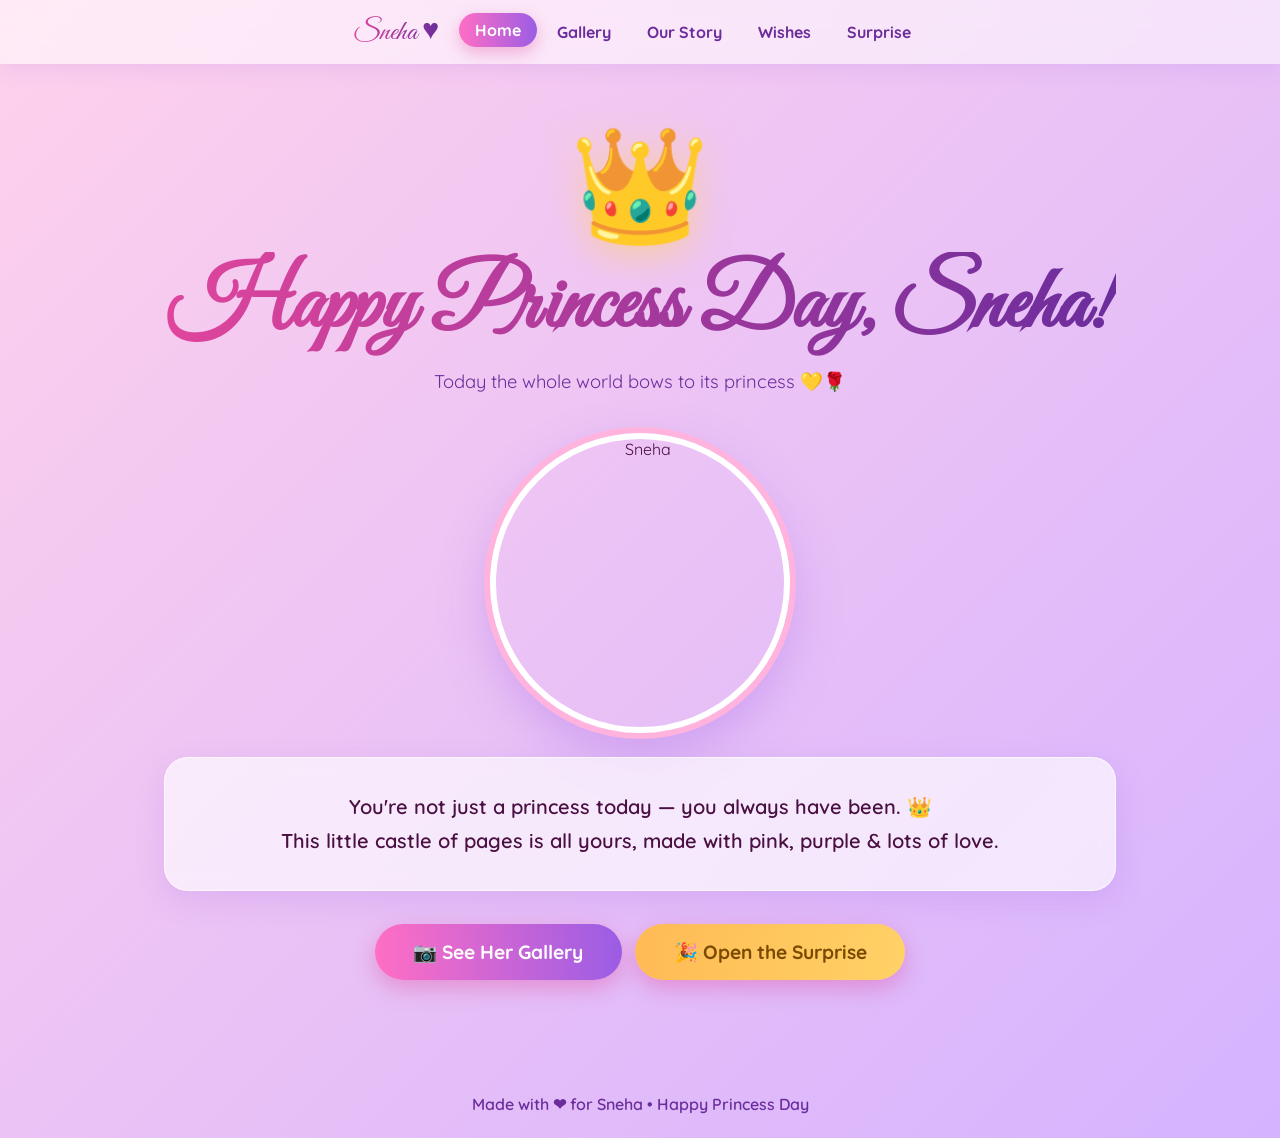
==== index.html @ 56933084 "Princess Day for Sneha — pink/purple animated site" ====
<!DOCTYPE html>
<html lang="en">
<head>
  <meta charset="UTF-8">
  <meta name="viewport" content="width=device-width, initial-scale=1.0">
  <title>Sneha — Happy Princess Day!</title>
  <link rel="preconnect" href="https://fonts.googleapis.com">
  <link rel="preconnect" href="https://fonts.gstatic.com" crossorigin>
  <link href="https://fonts.googleapis.com/css2?family=Great+Vibes&family=Quicksand:wght@400;600;700&display=swap" rel="stylesheet">
  <link rel="stylesheet" href="style.css">
</head>
<body>
  <div class="float-field"></div>

  <nav>
    <span class="brand">Sneha &hearts;</span>
    <a href="index.html">Home</a>
    <a href="gallery.html">Gallery</a>
    <a href="story.html">Our Story</a>
    <a href="wishes.html">Wishes</a>
    <a href="surprise.html">Surprise</a>
  </nav>

  <main>
    <section class="page">
      <div class="crown">&#128081;</div>
      <h1 class="title">Happy Princess Day, Sneha!</h1>
      <p class="subtitle">Today the whole world bows to its princess &#128155;&#127801;</p>

      <img src="images/pic1.jpg" alt="Sneha" class="hero-photo"
           data-pic="1" onerror="window.fixPhoto(this)">

      <div class="card">
        <p style="font-size:1.25rem; font-weight:600; line-height:1.7;">
          You're not just a princess today — you always have been. &#128081;<br>
          This little castle of pages is all yours, made with pink, purple &amp; lots of love.
        </p>
      </div>

      <div style="margin-top:1.2rem;">
        <a class="btn big" href="gallery.html">&#128247; See Her Gallery</a>
        <a class="btn big gold" href="surprise.html">&#127881; Open the Surprise</a>
      </div>
    </section>
  </main>

  <footer>Made with &#10084; for Sneha &bull; Happy Princess Day</footer>

  <script src="script.js"></script>
</body>
</html>
---- style.css ----
/* ============ SNEHA — Princess Day ============ */
* { margin: 0; padding: 0; box-sizing: border-box; }

:root {
  --pink: #ff6ec4;
  --pink-soft: #ffb3dd;
  --pink-deep: #e0459c;
  --purple: #9b5de5;
  --purple-soft: #c9a0f0;
  --purple-deep: #6b2d9c;
  --cream: #fff5fb;
  --gold: #ffd166;
}

html { scroll-behavior: smooth; }

body {
  font-family: 'Quicksand', 'Segoe UI', sans-serif;
  color: #4a1042;
  min-height: 100vh;
  background: linear-gradient(-45deg, #ffd6ef, #e7c6ff, #ffc4e8, #d5b3ff, #ffd1ec);
  background-size: 400% 400%;
  animation: gradientDrift 18s ease infinite;
  overflow-x: hidden;
}

@keyframes gradientDrift {
  0%   { background-position: 0% 50%; }
  50%  { background-position: 100% 50%; }
  100% { background-position: 0% 50%; }
}

.script-font, .cursive { font-family: 'Great Vibes', cursive; }

/* ---------- floating hearts & sparkles ---------- */
.float-field {
  position: fixed; inset: 0;
  pointer-events: none;
  z-index: 0;
  overflow: hidden;
}
.float {
  position: absolute;
  bottom: -60px;
  animation: floatUp linear infinite;
  user-select: none;
  opacity: 0;
}
@keyframes floatUp {
  0%   { transform: translateY(0) rotate(0deg); opacity: 0; }
  10%  { opacity: 0.9; }
  90%  { opacity: 0.7; }
  100% { transform: translateY(-110vh) rotate(360deg); opacity: 0; }
}

/* ---------- nav ---------- */
nav {
  position: sticky; top: 0; z-index: 50;
  display: flex; flex-wrap: wrap; gap: .25rem;
  justify-content: center; align-items: center;
  padding: .8rem 1rem;
  background: rgba(255, 255, 255, 0.55);
  backdrop-filter: blur(12px);
  box-shadow: 0 4px 20px rgba(155, 93, 229, 0.15);
}
nav a {
  text-decoration: none;
  color: var(--purple-deep);
  font-weight: 700;
  padding: .45rem 1rem;
  border-radius: 999px;
  transition: all .3s ease;
}
nav a:hover, nav a.active {
  background: linear-gradient(90deg, var(--pink), var(--purple));
  color: #fff;
  transform: translateY(-2px);
  box-shadow: 0 6px 16px rgba(224, 69, 156, 0.35);
}
.brand {
  font-family: 'Great Vibes', cursive;
  font-size: 1.8rem;
  margin-right: 1rem;
  background: linear-gradient(90deg, var(--pink-deep), var(--purple-deep));
  -webkit-background-clip: text;
  background-clip: text;
  color: transparent;
}

/* ---------- layout ---------- */
main { position: relative; z-index: 1; }
.page {
  max-width: 1000px;
  margin: 0 auto;
  padding: 3rem 1.5rem 5rem;
  text-align: center;
}
h1.title {
  font-family: 'Great Vibes', cursive;
  font-size: clamp(3rem, 8vw, 5.5rem);
  background: linear-gradient(90deg, var(--pink-deep), var(--purple-deep), var(--pink-deep));
  background-size: 200%;
  -webkit-background-clip: text;
  background-clip: text;
  color: transparent;
  animation: shimmer 6s linear infinite;
  margin-bottom: .5rem;
}
@keyframes shimmer {
  to { background-position: 200%; }
}
.subtitle {
  font-size: 1.15rem;
  color: var(--purple-deep);
  margin-bottom: 2.5rem;
}

.card {
  background: rgba(255, 255, 255, 0.65);
  backdrop-filter: blur(8px);
  border-radius: 24px;
  padding: 2rem;
  margin: 1.5rem auto;
  box-shadow: 0 10px 30px rgba(155, 93, 229, 0.18);
  border: 1px solid rgba(255, 255, 255, 0.7);
  transition: transform .35s ease, box-shadow .35s ease;
}
.card:hover {
  transform: translateY(-6px);
  box-shadow: 0 16px 40px rgba(224, 69, 156, 0.3);
}

/* ---------- home: crown + photo ---------- */
.crown {
  font-size: clamp(4rem, 12vw, 7rem);
  display: inline-block;
  animation: crownBob 3s ease-in-out infinite;
  filter: drop-shadow(0 8px 18px rgba(255, 209, 102, 0.6));
}
@keyframes crownBob {
  0%, 100% { transform: translateY(0) rotate(-4deg); }
  50%      { transform: translateY(-16px) rotate(4deg); }
}
.hero-photo {
  width: min(300px, 65vw);
  height: min(300px, 65vw);
  object-fit: cover;
  border-radius: 50%;
  border: 6px solid #fff;
  box-shadow: 0 0 0 6px var(--pink-soft), 0 20px 50px rgba(155, 93, 229, 0.35);
  margin: 1.5rem auto;
  display: block;
  animation: haloPulse 4s ease-in-out infinite;
}
@keyframes haloPulse {
  0%, 100% { box-shadow: 0 0 0 6px var(--pink-soft), 0 20px 50px rgba(155, 93, 229, 0.35); }
  50%      { box-shadow: 0 0 0 12px var(--purple-soft), 0 20px 60px rgba(224, 69, 156, 0.45); }
}
.placeholder-photo {
  width: min(300px, 65vw);
  height: min(300px, 65vw);
  border-radius: 50%;
  display: flex; align-items: center; justify-content: center;
  background: linear-gradient(135deg, var(--pink-soft), var(--purple-soft));
  color: #fff; font-weight: 700;
  margin: 1.5rem auto;
  border: 6px dashed rgba(255,255,255,0.9);
}

.btn {
  display: inline-block;
  margin: .6rem .3rem;
  padding: .8rem 1.8rem;
  border-radius: 999px;
  border: none;
  font: inherit; font-weight: 700;
  color: #fff;
  cursor: pointer;
  text-decoration: none;
  background: linear-gradient(90deg, var(--pink), var(--purple));
  box-shadow: 0 8px 22px rgba(224, 69, 156, 0.4);
  transition: transform .25s ease, box-shadow .25s ease;
}
.btn:hover { transform: scale(1.07) translateY(-2px); box-shadow: 0 12px 30px rgba(155, 93, 229, 0.5); }
.btn.gold { background: linear-gradient(90deg, #ffbb55, var(--gold)); color: #7a4a00; }
.btn.big { font-size: 1.2rem; padding: 1rem 2.4rem; }

/* ---------- gallery grid ---------- */
.gallery-grid {
  display: grid;
  grid-template-columns: repeat(auto-fill, minmax(220px, 1fr));
  gap: 1.2rem;
  margin-top: 1rem;
}
.g-item {
  background: rgba(255,255,255,0.7);
  border-radius: 18px;
  overflow: hidden;
  box-shadow: 0 8px 24px rgba(155, 93, 229, 0.18);
  transition: transform .35s ease;
}
.g-item:hover { transform: scale(1.04) rotate(-1deg); }
.g-item img { width: 100%; height: 220px; object-fit: cover; display: block; }
.g-item .cap {
  padding: .7rem;
  font-weight: 600;
  color: var(--purple-deep);
  background: linear-gradient(90deg, rgba(255,180,221,.35), rgba(201,160,240,.35));
}

/* ---------- story timeline ---------- */
.timeline { max-width: 640px; margin: 1.5rem auto 0; position: relative; }
.timeline::before {
  content: '';
  position: absolute; left: 18px; top: 0; bottom: 0;
  width: 4px;
  background: linear-gradient(var(--pink), var(--purple));
  border-radius: 4px;
}
.t-item {
  position: relative;
  padding: 0 0 2rem 56px;
  text-align: left;
  animation: slideIn .8s ease both;
}
.t-item:nth-child(2) { animation-delay: .2s; }
.t-item:nth-child(3) { animation-delay: .4s; }
.t-item:nth-child(4) { animation-delay: .6s; }
.t-item:nth-child(5) { animation-delay: .8s; }
@keyframes slideIn {
  from { opacity: 0; transform: translateX(-30px); }
  to   { opacity: 1; transform: translateX(0); }
}
.t-item .dot {
  position: absolute; left: 8px; top: 4px;
  width: 24px; height: 24px;
  border-radius: 50%;
  background: #fff;
  border: 4px solid var(--pink);
  box-shadow: 0 0 12px rgba(224, 69, 156, 0.6);
}
.t-item h3 { color: var(--pink-deep); margin-bottom: .3rem; }
.t-item p { color: #5c2a54; line-height: 1.6; }

/* ---------- wishes flip cards ---------- */
.wish-grid {
  display: grid;
  grid-template-columns: repeat(auto-fill, minmax(200px, 1fr));
  gap: 1.2rem;
  margin-top: 1rem;
}
.flip {
  perspective: 900px;
  height: 220px;
}
.flip-inner {
  position: relative;
  width: 100%; height: 100%;
  transition: transform .8s;
  transform-style: preserve-3d;
}
.flip:hover .flip-inner { transform: rotateY(180deg); }
.flip-face {
  position: absolute; inset: 0;
  backface-visibility: hidden;
  border-radius: 18px;
  display: flex; flex-direction: column;
  align-items: center; justify-content: center;
  padding: 1rem;
  box-shadow: 0 10px 26px rgba(155, 93, 229, 0.22);
}
.flip-front {
  background: linear-gradient(135deg, var(--pink-soft), var(--purple-soft));
  color: #fff;
}
.flip-front .emoji { font-size: 3rem; margin-bottom: .6rem; }
.flip-back {
  transform: rotateY(180deg);
  background: rgba(255,255,255,0.92);
  color: var(--purple-deep);
  font-weight: 600;
  line-height: 1.5;
}

/* ---------- surprise ---------- */
.surprise-wrap { position: relative; }
.confetti-bit {
  position: fixed; top: -20px;
  width: 12px; height: 12px;
  z-index: 60;
  pointer-events: none;
  animation: confettiFall linear forwards;
}
@keyframes confettiFall {
  to { transform: translateY(110vh) rotate(720deg); opacity: .6; }
}
.crowned {
  position: relative;
  display: inline-block;
  animation: crownDrop 1s ease both;
}
@keyframes crownDrop {
  from { transform: translateY(-120px) scale(0.3); opacity: 0; }
  to   { transform: translateY(0) scale(1); opacity: 1; }
}

footer {
  position: relative; z-index: 1;
  text-align: center;
  padding: 1.5rem;
  color: var(--purple-deep);
  font-weight: 600;
}

@media (max-width: 600px) {
  nav { gap: .1rem; }
  nav a { padding: .4rem .7rem; font-size: .9rem; }
  .brand { font-size: 1.4rem; margin-right: .4rem; }
}
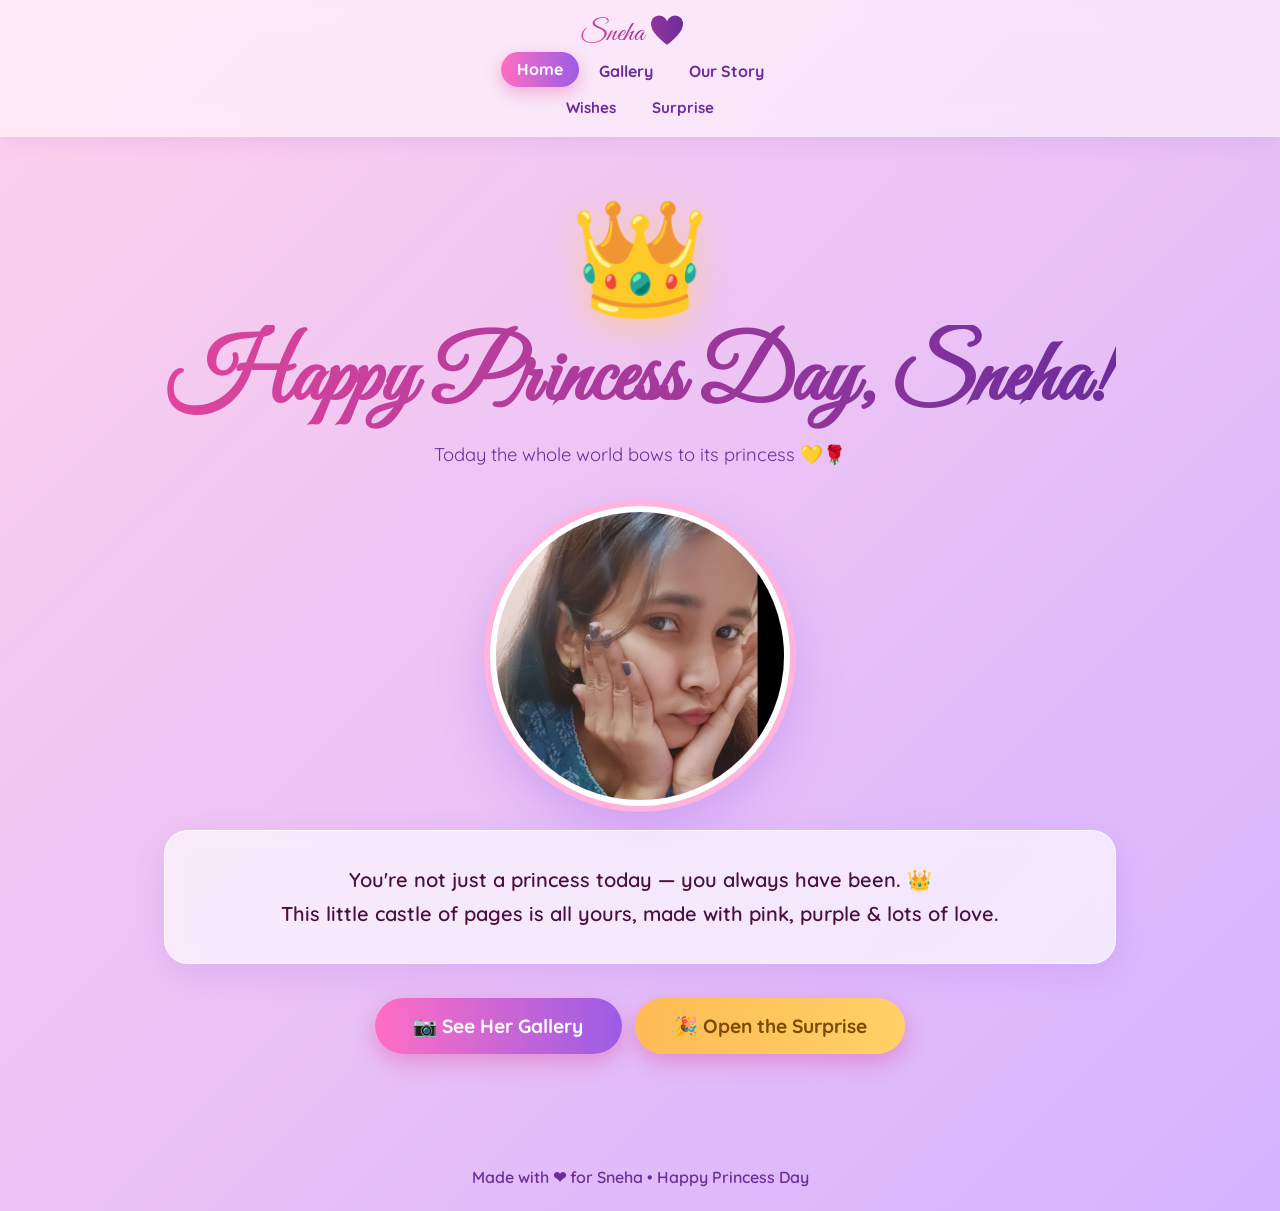
==== commit 970fec5c: "Mobile fixes: 2-col grid, no black borders, 2-row nav, viewport lock, Add card" ====
--- a/index.html
+++ b/index.html
@@ -2,7 +2,7 @@
 <html lang="en">
 <head>
   <meta charset="UTF-8">
-  <meta name="viewport" content="width=device-width, initial-scale=1.0">
+  <meta name="viewport" content="width=device-width, initial-scale=1.0, maximum-scale=1.0, user-scalable=no">
   <title>Sneha — Happy Princess Day!</title>
   <link rel="preconnect" href="https://fonts.googleapis.com">
   <link rel="preconnect" href="https://fonts.gstatic.com" crossorigin>
@@ -13,12 +13,16 @@
   <div class="float-field"></div>
 
   <nav>
-    <span class="brand">Sneha &hearts;</span>
-    <a href="index.html">Home</a>
-    <a href="gallery.html">Gallery</a>
-    <a href="story.html">Our Story</a>
-    <a href="wishes.html">Wishes</a>
-    <a href="surprise.html">Surprise</a>
+    <span class="brand">Sneha ❤️</span>
+    <div class="nav-row">
+      <a href="index.html" class="active">Home</a>
+      <a href="gallery.html">Gallery</a>
+      <a href="story.html">Our Story</a>
+    </div>
+    <div class="nav-row">
+      <a href="wishes.html">Wishes</a>
+      <a href="surprise.html">Surprise</a>
+    </div>
   </nav>
 
   <main>
--- a/style.css
+++ b/style.css
@@ -56,13 +56,17 @@
 /* ---------- nav ---------- */
 nav {
   position: sticky; top: 0; z-index: 50;
-  display: flex; flex-wrap: wrap; gap: .25rem;
-  justify-content: center; align-items: center;
+  display: flex; flex-direction: column; align-items: center; gap: .15rem;
   padding: .8rem 1rem;
   background: rgba(255, 255, 255, 0.55);
   backdrop-filter: blur(12px);
   box-shadow: 0 4px 20px rgba(155, 93, 229, 0.15);
 }
+.nav-row {
+  display: flex; flex-wrap: wrap; gap: .25rem; justify-content: center;
+}
+.nav-row:first-of-type { font-size: 1rem; }
+.nav-row:last-of-type { font-size: .95rem; }
 nav a {
   text-decoration: none;
   color: var(--purple-deep);
@@ -185,28 +189,53 @@
 .btn.gold { background: linear-gradient(90deg, #ffbb55, var(--gold)); color: #7a4a00; }
 .btn.big { font-size: 1.2rem; padding: 1rem 2.4rem; }
 
-/* ---------- gallery grid ---------- */
+/* ---------- gallery grid (2x4 layout) ---------- */
 .gallery-grid {
   display: grid;
-  grid-template-columns: repeat(auto-fill, minmax(220px, 1fr));
+  grid-template-columns: repeat(4, 1fr);
   gap: 1.2rem;
   margin-top: 1rem;
 }
 .g-item {
+  position: relative;
   background: rgba(255,255,255,0.7);
-  border-radius: 18px;
+  border-radius: 18px 18px 24px 24px;
   overflow: hidden;
   box-shadow: 0 8px 24px rgba(155, 93, 229, 0.18);
   transition: transform .35s ease;
 }
 .g-item:hover { transform: scale(1.04) rotate(-1deg); }
-.g-item img { width: 100%; height: 220px; object-fit: cover; display: block; }
+.g-item img {
+  width: 100%;
+  aspect-ratio: 1 / 1;
+  height: auto;
+  object-fit: cover;
+  display: block;
+  border-radius: 14px 14px 0 0;
+}
 .g-item .cap {
+  position: relative;
+  z-index: 1;
   padding: .7rem;
   font-weight: 600;
   color: var(--purple-deep);
   background: linear-gradient(90deg, rgba(255,180,221,.35), rgba(201,160,240,.35));
-}
+  text-align: center;
+  font-size: .95rem;
+}
+.add-card {
+  display: flex;
+  flex-direction: column;
+  align-items: center;
+  justify-content: center;
+  cursor: pointer;
+  background: linear-gradient(135deg, rgba(255,180,221,.45), rgba(201,160,240,.45));
+  border: 2px dashed rgba(255,255,255,.7);
+  transition: transform .3s ease;
+}
+.add-card:hover { transform: scale(1.04) rotate(-1deg); }
+.add-card .add-icon { font-size: 2.4rem; color: var(--purple-deep); }
+.add-card .add-text { font-size: 1rem; color: var(--purple-deep); font-weight: 700; margin-top: .4rem; }
 
 /* ---------- story timeline ---------- */
 .timeline { max-width: 640px; margin: 1.5rem auto 0; position: relative; }
@@ -282,6 +311,42 @@
   line-height: 1.5;
 }
 
+/* ---------- surprise: photo with crown on it ---------- */
+.photo-with-crown {
+  position: relative;
+  display: inline-block;
+  border-radius: 24px;
+  padding: 6px;
+  background: linear-gradient(135deg, var(--pink), var(--purple), var(--pink));
+  box-shadow: 0 14px 40px rgba(224, 69, 156, 0.4);
+  animation: haloPulse 4s ease-in-out infinite;
+}
+.surprise-photo {
+  width: min(340px, 70vw);
+  height: auto;
+  display: block;
+  border-radius: 18px;
+}
+.crown-on-photo {
+  position: absolute;
+  top: -22px;
+  left: 50%;
+  transform: translateX(-50%) translateY(-10px);
+  font-size: clamp(2.4rem, 9vw, 4.2rem);
+  display: inline-block;
+  filter: drop-shadow(0 6px 12px rgba(255, 209, 102, 0.7));
+  z-index: 2;
+  opacity: 0;
+  visibility: hidden;
+  transition: opacity .5s ease, transform .5s ease, visibility .5s;
+}
+.crown-on-photo.shown {
+  opacity: 1;
+  visibility: visible;
+  transform: translateX(-50%) translateY(0);
+  animation: crownBob 3s ease-in-out infinite;
+}
+
 /* ---------- surprise ---------- */
 .surprise-wrap { position: relative; }
 .confetti-bit {
@@ -313,7 +378,35 @@
 }
 
 @media (max-width: 600px) {
-  nav { gap: .1rem; }
+  nav { padding: .6rem .5rem; }
+  .nav-row { gap: .15rem; }
   nav a { padding: .4rem .7rem; font-size: .9rem; }
-  .brand { font-size: 1.4rem; margin-right: .4rem; }
-}
+  .brand { font-size: 1.4rem; margin-right: 0; }
+
+  /* Mobile: 2 columns per row, no black borders, no overflow */
+  .gallery-grid {
+    grid-template-columns: repeat(2, 1fr);
+    gap: .8rem;
+  }
+  .g-item img {
+    aspect-ratio: 1 / 1;
+    object-fit: cover;
+    border-radius: 12px 12px 0 0;
+  }
+  .g-item .cap {
+    padding: .55rem .6rem;
+    font-size: .82rem;
+  }
+  .add-card {
+    display: flex;
+    flex-direction: column;
+    align-items: center;
+    justify-content: center;
+    min-height: 160px;
+    cursor: pointer;
+    background: linear-gradient(135deg, rgba(255,180,221,.4), rgba(201,160,240,.4));
+    border: 2px dashed rgba(255,255,255,.7);
+  }
+  .add-card .add-icon { font-size: 2rem; color: var(--purple-deep); }
+  .add-card .add-text { font-size: .9rem; color: var(--purple-deep); font-weight: 700; margin-top: .3rem; }
+}
